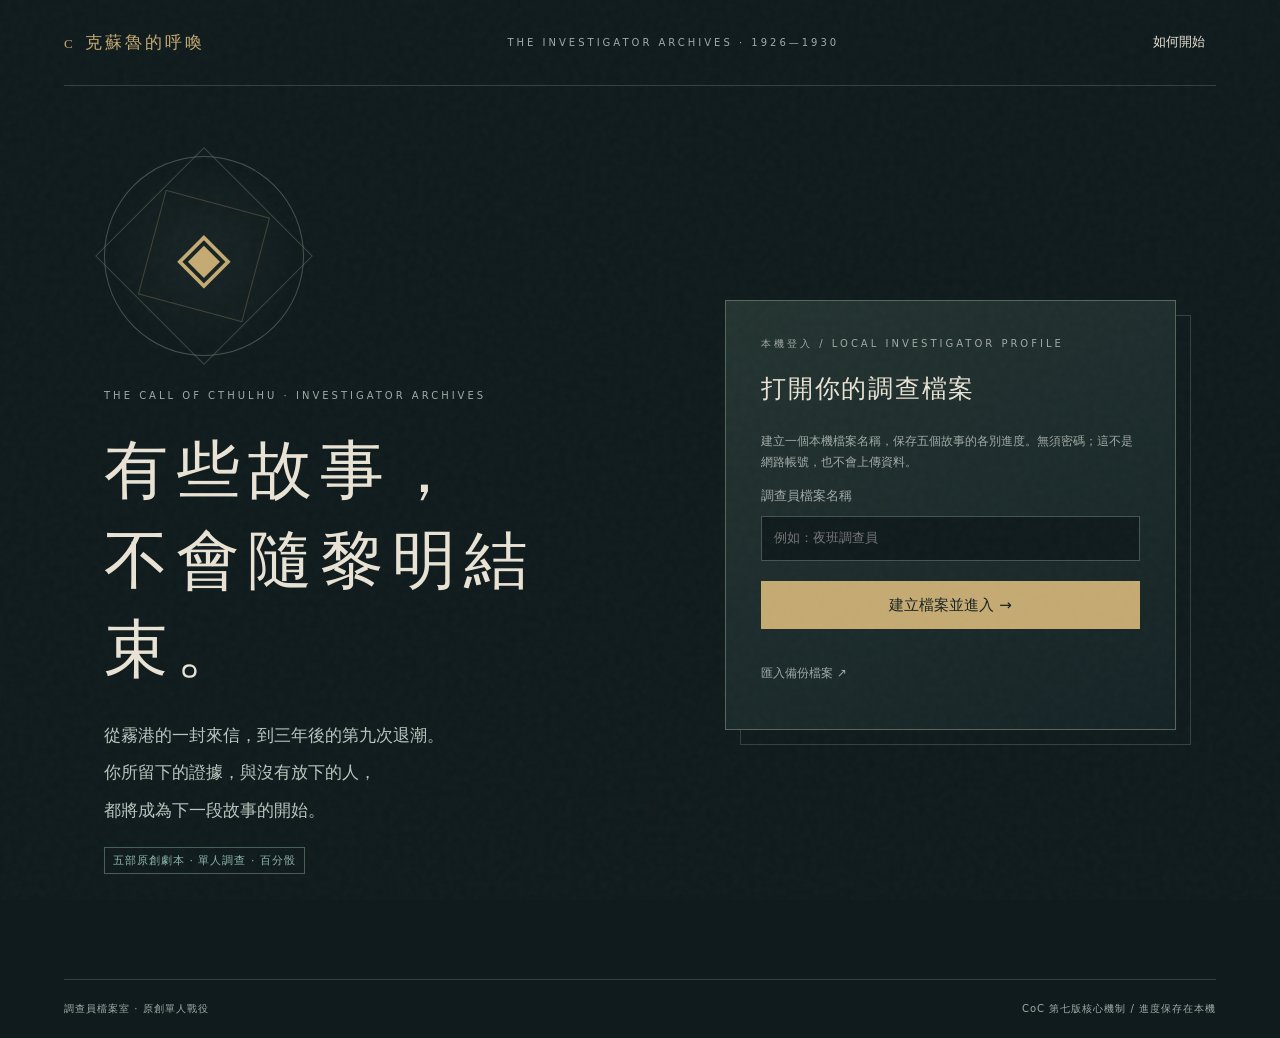
==== portal.html @ 9e370766 "Add five-story investigation game, crisis events and Windows desktop app" ====
<!doctype html><html lang="zh-Hant"><head><meta charset="utf-8"><meta name="viewport" content="width=device-width,initial-scale=1"><meta name="theme-color" content="#101b1d"><title>克蘇魯的呼喚・調查員檔案室</title><link rel="stylesheet" href="style.css"><link rel="stylesheet" href="field-ui.css"><link rel="stylesheet" href="portal.css"><script defer src="engine.js"></script><script defer src="chronicles-data.js"></script><script defer src="story-asylum.js"></script><script defer src="story-train.js"></script><script defer src="story-tide.js"></script><script defer src="story-theatre.js"></script><script defer src="story-recaps.js"></script><script defer src="chronicles-branches.js"></script><script defer src="chronicles-engine.js"></script><script defer src="theatre-engine.js"></script><script defer src="dialogue-adapter.js"></script><script defer src="pressure-data.js"></script><script defer src="pressure-engine.js"></script><script defer src="field-ui.js"></script><script defer src="hub-store.js"></script><script defer src="legacy-source.js"></script><script defer src="portal.js"></script></head><body><div class="grain" aria-hidden="true"></div><header class="topbar"><button id="hub-brand" class="hub-brand">C<span>克蘇魯的呼喚</span></button><span class="edition">THE INVESTIGATOR ARCHIVES · 1926—1930</span><div id="account"></div></header><main id="hub-app"></main><footer><span>調查員檔案室 · 原創單人戰役</span><span>CoC 第七版核心機制 / 進度保存在本機</span></footer><dialog id="hub-modal"><div class="dialog-toolbar"><button type="button" id="hub-close" class="close" aria-label="關閉視窗" title="關閉視窗（Esc）"><span aria-hidden="true">×</span>關閉</button></div><div id="hub-modal-body" class="dialog-body" tabindex="0" role="region" aria-label="閱讀內容"></div></dialog><div id="toast" role="status"></div><input type="file" id="hub-import" accept=".json,application/json" hidden><noscript>請啟用 JavaScript 才能遊玩。</noscript></body></html>
---- style.css ----
@charset "UTF-8";
:root{--bg:#101b1d;--panel:#172427;--line:#334144;--paper:#e9e3d5;--muted:#a0aaa6;--gold:#c5ab72;--sea:#8cb8a9;--red:#e39988;--serif:"Noto Serif TC","Source Han Serif TC","PMingLiU",serif;--sans:"Microsoft JhengHei","PingFang TC",system-ui,sans-serif}
*{box-sizing:border-box}body{margin:0;background:var(--bg);color:var(--paper);font:15px/1.75 var(--sans)}button,input,select,textarea{font:inherit}button,a,input,select,textarea{outline-offset:5px}button:focus-visible,a:focus-visible,input:focus-visible,select:focus-visible,textarea:focus-visible{outline:2px solid var(--gold)}button{cursor:pointer;color:inherit;border:1px solid var(--line);background:transparent;padding:10px 17px;transition:background .15s,border-color .15s}button:hover:not(:disabled){background:#26383a;border-color:var(--gold)}button:disabled{opacity:.4;cursor:not-allowed}a{color:var(--gold)}h1,h2,h3,p{margin-top:0}h1,h2,h3{font-family:var(--serif);font-weight:400}h2{font-size:32px;letter-spacing:.07em}h3{font-size:21px}small{font-size:12px}input,select,textarea{width:100%;background:#101b1d;border:1px solid #465455;color:var(--paper);padding:10px 12px;border-radius:0}textarea{resize:vertical;min-height:100px}label{display:block;color:var(--muted);font-size:13px}label input,label select,label textarea{margin-top:8px}table{width:100%;border-collapse:collapse;text-align:left;font-size:13px}td,th{padding:10px;border-bottom:1px solid var(--line)}th{font-weight:400;color:var(--muted)}.grain{position:fixed;inset:0;pointer-events:none;opacity:.035;z-index:5;background-image:url("data:image/svg+xml,%3Csvg viewBox='0 0 160 160' xmlns='http://www.w3.org/2000/svg'%3E%3Cfilter id='n'%3E%3CfeTurbulence type='fractalNoise' baseFrequency='.8' numOctaves='3' stitchTiles='stitch'/%3E%3C/filter%3E%3Cpath filter='url(%23n)' opacity='.8' d='M0 0h160v160H0z'/%3E%3C/svg%3E")}.topbar{height:86px;display:flex;align-items:center;justify-content:space-between;margin:0 5%;border-bottom:1px solid var(--line);gap:20px}.topbar>a{text-decoration:none;font-family:Georgia,serif;font-size:24px;letter-spacing:-2px}.topbar>a span{font-family:var(--serif);letter-spacing:3px;font-size:17px;margin-left:19px;color:var(--paper)}.topbar button{border:0;font-size:13px}.topbar button span{margin-left:12px;color:var(--gold)}.edition,.eyebrow{font:10px/1.6 var(--sans);letter-spacing:3px;color:var(--muted)}main{min-height:calc(100vh - 160px)}footer{margin:35px 5% 0;border-top:1px solid var(--line);padding:20px 0;display:flex;justify-content:space-between;font-size:10px;letter-spacing:1px;color:var(--muted)}.primary{background:var(--gold);border-color:var(--gold);color:#182224}.primary:hover:not(:disabled){background:#dac390;color:#101b1d}.subtle{color:var(--muted);font-size:12px}.muted{color:var(--muted)}.gold{color:var(--gold)}.danger{color:var(--red)}.tag{font-size:11px;color:var(--sea);border:1px solid #466057;padding:3px 8px;display:inline-block;letter-spacing:1px}.row{display:flex;align-items:center;gap:12px;flex-wrap:wrap}.spread{justify-content:space-between}.stack{display:grid;gap:20px}.hero{display:grid;grid-template-columns:1fr 1.05fr;max-width:1250px;margin:0 auto;min-height:670px;align-items:center;padding:60px 5%;gap:70px}.hero h1{font-size:clamp(64px,7vw,108px);letter-spacing:.13em;line-height:1.25;margin:24px 0 12px}.hero .english{color:var(--gold);font:italic 21px Georgia,serif;letter-spacing:2px;margin-bottom:34px}.hero .intro{font-family:var(--serif);font-size:17px;line-height:2.2;max-width:370px;color:#c4cdc5}.hero .primary{padding:16px 28px;min-width:200px}.hero-bottom{display:flex;gap:26px;margin-top:40px;padding-top:20px;border-top:1px solid var(--line);color:var(--muted);font-size:11px}.hero-bottom b{display:block;font-size:14px;font-weight:400;color:var(--paper);margin-bottom:3px}.art{position:relative;overflow:hidden;background:linear-gradient(160deg,#536461 0%,#263b3f 45%,#122527 100%);isolation:isolate}.hero .art{height:550px;border:1px solid #4a5652;box-shadow:14px 14px 0 -1px var(--bg),14px 14px 0 0 var(--line)}.art svg{width:100%;height:100%;position:absolute;inset:0}.art:after{content:"";position:absolute;inset:0;background:linear-gradient(0deg,#101b1d90,transparent 45%);pointer-events:none}.art-label{position:absolute;bottom:25px;left:25px;z-index:2;font:10px/1.8 var(--sans);letter-spacing:3px;color:#c6d0c6}.stamp{position:absolute;right:20px;top:20px;z-index:2;border:1px solid #cad4c057;color:#d1d4bf;writing-mode:vertical-rl;padding:14px 7px;letter-spacing:5px;font-size:12px}.hero-art-note{position:absolute;right:20px;bottom:20px;color:var(--gold);font:italic 16px Georgia;z-index:2}.shell{max-width:1400px;margin:auto;padding:32px 4%}.build-head{margin-bottom:30px}.steps{font-size:11px;letter-spacing:2px;color:var(--gold);margin-bottom:16px}.build-grid{display:grid;grid-template-columns:1fr 1.2fr;gap:32px}.panel{border:1px solid var(--line);padding:25px;background:var(--panel)}.presets{display:grid;grid-template-columns:repeat(3,1fr);gap:10px}.preset{text-align:left;padding:16px 12px;line-height:1.7}.preset.active{border-color:var(--gold);background:#33392e}.preset b{font-family:var(--serif);font-size:17px;font-weight:400;display:block;color:var(--paper)}.preset small{display:block;color:var(--muted);font-size:10px;margin-top:6px}.attr-grid{display:grid;grid-template-columns:repeat(4,1fr);gap:12px}.attr{border-bottom:1px solid var(--line);padding:8px 0}.attr span{font-size:11px;color:var(--muted)}.attr strong{display:block;font-size:24px;font-weight:400}.attr small{color:var(--gold);font-size:10px}.form-row{display:grid;grid-template-columns:1fr 1fr;gap:15px}.budget{display:flex;gap:30px;border-bottom:1px solid var(--line);padding-bottom:15px;margin-bottom:15px}.budget strong{display:block;font-size:22px;font-weight:400;color:var(--gold)}.skill-table{max-height:455px;overflow:auto;scrollbar-color:#607470 var(--bg)}.skill-table th{position:sticky;top:0;background:var(--panel);z-index:1}.skill-table input{padding:5px;width:67px;text-align:center}.skill-table td{padding:7px 5px}.error{color:var(--red);font-size:13px;min-height:24px}.workspace{display:grid;grid-template-columns:235px minmax(350px,1fr) 270px;gap:26px}.sidebar{border-right:1px solid var(--line);padding-right:23px}.sidebar h2{font-size:24px;margin:16px 0 3px}.portrait{width:52px;height:52px;display:grid;place-items:center;border:1px solid var(--gold);font-family:var(--serif);font-size:27px;color:var(--gold);background:#29372f}.meter{margin:20px 0}.meter label{display:flex;justify-content:space-between;font-size:11px;margin-bottom:6px;letter-spacing:1px}.meter label b{font-weight:400;color:var(--paper)}.bar{height:3px;background:#304041}.bar span{height:100%;display:block;background:var(--sea);transition:width .3s}.meter.hp .bar span{background:var(--gold)}.meter.san .bar span{background:#95adbc}.minor-stats{display:flex;gap:16px;color:var(--muted);font-size:11px;margin:24px 0}.minor-stats b{display:block;color:var(--paper);font-weight:400;font-size:18px}.sidebar .full{width:100%;margin-bottom:9px;text-align:left;font-size:12px}.nav-caption{font-size:10px;letter-spacing:3px;color:var(--muted);margin-top:32px;margin-bottom:12px}.place-link{width:100%;display:flex;justify-content:space-between;border:0;border-left:2px solid transparent;padding:10px 8px;font-size:13px;margin-bottom:3px}.place-link.active{border-left-color:var(--gold);color:var(--gold);background:#c5ab720c}.place-link span{font-size:10px;color:var(--muted)}.save-tools{margin-top:28px;display:grid;grid-template-columns:1fr 1fr;gap:6px}.save-tools button{padding:8px 4px;font-size:11px}.scene-heading{display:flex;justify-content:space-between;gap:12px;align-items:end;margin-bottom:19px}.scene-heading h1{font-family:var(--serif);font-size:34px;font-weight:400;letter-spacing:4px;margin:8px 0 0}.clock{text-align:right;white-space:nowrap;font-family:Georgia,serif;color:var(--gold);font-size:27px;line-height:1.3}.clock small{display:block;color:var(--muted);font:10px var(--sans);letter-spacing:1px;margin-bottom:7px}.scene-art{height:205px;border:1px solid #4a5652;margin-bottom:24px}.scene-art .stamp{top:14px;font-size:10px;letter-spacing:3px;padding:9px 5px}.scene-text{font-family:var(--serif);font-size:17px;line-height:2;letter-spacing:.4px;color:#dedfd3}.log-entry{margin:13px 0;padding-left:13px;border-left:1px solid var(--line);font-family:var(--serif);font-size:16px;line-height:1.9}.log-entry.clue{font-family:var(--sans);font-size:12px;color:var(--gold);border-color:var(--gold)}.log-entry.roll{font:11px/1.8 var(--sans);color:var(--sea)}.log-entry.danger,.log-entry.event{color:var(--red);font-size:14px}.log-entry.action{font:11px var(--sans);color:var(--muted);letter-spacing:1px;margin-top:25px}.choices{border-top:1px solid var(--line);margin-top:25px;padding-top:20px}.choices h3{font-family:var(--sans);font-size:10px;color:var(--muted);letter-spacing:3px;margin-bottom:16px}.choice{display:flex;gap:15px;align-items:center;width:100%;text-align:left;margin:9px 0;padding:13px 15px;background:#1a282b}.choice .num{font:12px Georgia;color:var(--gold);border:1px solid #516058;width:27px;height:27px;display:grid;place-items:center;flex-shrink:0}.choice .words{flex:1}.choice b{font-weight:400;font-size:14px}.choice small{display:block;color:var(--muted);font-size:10px;line-height:1.8;margin-top:3px}.choice .arrow{color:var(--gold)}.rightbar{padding-left:20px;border-left:1px solid var(--line)}.section-label{font-size:10px;letter-spacing:3px;color:var(--muted);margin-bottom:17px}.objective{border-bottom:1px solid var(--line);padding-bottom:22px;margin-bottom:24px}.objective h3{font-size:19px;line-height:1.8}.checklist{padding:0;list-style:none;font-size:12px;color:var(--muted)}.checklist li{margin:10px 0;display:flex;gap:10px}.checklist .done{color:var(--sea)}.clue-item{padding:12px 0;border-bottom:1px solid var(--line)}.clue-item summary{cursor:pointer;font-size:12px;color:#d8d9cd}.clue-item p{font-size:11px;color:var(--muted);line-height:1.9;margin:10px 0 0}.empty{font-size:12px;color:var(--muted);line-height:2}.dice-card{margin-top:25px;border:1px solid var(--line);padding:16px;background:#1c2c2f}.dice-number{font:38px Georgia;color:var(--gold);float:right;margin:0 0 10px 10px}.dice-card p{font-size:11px;color:var(--muted);margin:7px 0}.dice-card b{font-size:13px;font-weight:400}.dice-details{font:10px/1.8 var(--sans);clear:both;color:var(--sea)}.danger-panel{border:1px solid #9d6856;background:#3a262140;padding:20px;margin:20px 0}.danger-panel h3{color:var(--red);margin-bottom:10px}.danger-panel p{font-size:13px;margin-bottom:8px}.end-card{text-align:center;padding:45px 25px}.end-card .glyph{font-size:60px;color:var(--gold);line-height:1.5}.end-card h2{font-size:40px;margin-top:12px}.end-card p{font-family:var(--serif);line-height:2.2;max-width:540px;margin:20px auto}.end-metrics{display:flex;justify-content:center;gap:30px;margin:30px 0}.end-metrics b{display:block;font:24px Georgia;color:var(--gold)}.end-metrics span{font-size:11px;color:var(--muted)}dialog{width:min(800px,92vw);max-height:85vh;max-height:85dvh;border:1px solid #58625b;background:var(--panel);color:var(--paper);padding:0;overflow:hidden;box-shadow:0 20px 90px #0008}dialog[open]{display:flex;flex-direction:column}dialog::backdrop{background:#071214d9;backdrop-filter:blur(3px)}.dialog-toolbar{display:flex;justify-content:flex-end;align-items:center;flex-shrink:0;padding:8px 16px;border-bottom:1px solid var(--line);background:var(--panel)}dialog .close{display:inline-flex;align-items:center;justify-content:center;gap:8px;min-width:88px;min-height:44px;padding:6px 12px;margin:0;font-size:14px;line-height:1.4;border:1px solid var(--line)}dialog .close span[aria-hidden]{font-size:25px;line-height:1}.dialog-body{min-height:0;overflow:auto;overscroll-behavior:contain;scrollbar-gutter:stable;padding:25px 35px 35px;overflow-wrap:anywhere}dialog h2{font-size:26px}dialog p,dialog li{font-size:14px;line-height:1.9}dialog ul{padding-left:20px}dialog .npc{padding:20px 0;border-bottom:1px solid var(--line)}dialog .npc h3{margin-bottom:7px}dialog .npc p{font-size:13px;margin-bottom:8px}.table-scroll{overflow:auto}#toast{position:fixed;bottom:30px;left:50%;transform:translateX(-50%);z-index:10;background:var(--paper);color:#172427;padding:11px 25px;font-size:13px;box-shadow:0 5px 20px #0008;opacity:0;pointer-events:none;transition:opacity .2s;max-width:90vw}#toast.visible{opacity:1}.build-actions{display:flex;justify-content:space-between;align-items:center;margin-top:25px;gap:15px}.mobile-status{display:none}.readable{max-width:65ch}
@media(min-width:1450px){.scene-art{height:250px}.workspace{gap:35px;grid-template-columns:250px minmax(400px,1fr) 290px}}
@media(max-width:1100px){.workspace{grid-template-columns:195px minmax(300px,1fr)}.rightbar{grid-column:2;border:0;padding:0;display:grid;grid-template-columns:1fr 1fr;gap:20px}.sidebar{grid-row:span 2}.rightbar .dice-card{margin-top:0}.hero{gap:40px}.hero .art{height:470px}.build-grid{gap:20px}.skill-table input{width:55px}}
@media(max-width:750px){.topbar{height:68px;margin:0 5%}.edition{display:none}.hero{grid-template-columns:1fr;padding-top:40px;gap:35px}.hero h1{font-size:66px}.hero .art{height:330px;margin-bottom:20px}.hero .intro{max-width:none}.hero-bottom{margin-top:25px}.hero-art-note{font-size:13px}.shell{padding:25px 5%}.build-grid{grid-template-columns:1fr}.presets{gap:7px}.preset{padding:12px 8px}.preset b{font-size:14px}.panel{padding:18px}.workspace{display:flex;flex-direction:column;gap:24px}.sidebar{border:0;padding:0;order:0}.sidebar .identity{display:none}.sidebar .meters{display:flex;gap:15px}.meter{margin:0;flex:1}.sidebar .minor-stats,.sidebar .full,.sidebar .nav-caption{display:none}.sidebar .map{display:flex;gap:5px;overflow-x:auto;margin-top:20px;padding-bottom:4px}.place-link{white-space:nowrap;width:auto;flex-shrink:0;padding:8px;font-size:12px}.place-link span{display:none}.save-tools{margin-top:14px;display:flex;flex-wrap:wrap}.save-tools button{padding:6px 10px}.scene-heading h1{font-size:30px}.scene-art{height:200px}.rightbar{display:block;border-top:1px solid var(--line);padding-top:25px}.rightbar .dice-card{margin-top:20px}.scene-text{font-size:17px}.mobile-status{display:block;color:var(--muted);font-size:11px;margin-bottom:12px}.end-card{padding:25px 5px}.end-card h2{font-size:32px}.end-metrics{gap:20px}footer{display:block;line-height:2.2}footer span{display:block}.dialog-toolbar{padding:6px 12px}.dialog-body{padding:20px 22px 25px}.form-row{grid-template-columns:1fr 1fr}.build-actions{align-items:stretch;flex-direction:column}.hero .english{font-size:18px}}
@media(prefers-reduced-motion:reduce){*{transition:none!important;animation:none!important}}
/* End-of-case explanation remains readable outside the centered ending card. */
.case-explanation{text-align:left;margin:36px 0 0;padding:26px;border:1px solid var(--line);background:var(--panel)}.case-explanation h2{font-size:28px;margin-bottom:20px}.case-explanation h3{margin:28px 0 12px;color:var(--gold);font-size:21px}.case-explanation p{max-width:none;margin:12px 0;font:15px/2 var(--sans)}.case-explanation dl{margin:0}.case-explanation dt{font-weight:600;margin-top:18px;color:var(--paper)}.case-explanation dd{margin:5px 0 0;color:#cad2c9;font:15px/2 var(--sans)}.board-item svg{width:100%;height:auto;display:block;margin:15px 0}.attr input{font-size:20px;padding:7px}.case-explanation{overflow-wrap:anywhere}@media(max-width:750px){.case-explanation{padding:18px}.case-explanation h2{font-size:24px}}
---- field-ui.css ----
.story-illustration{width:100%;height:100%;object-fit:cover;display:block}.card-art:after{pointer-events:none}.story-column>.card-art{height:270px!important}.scene-art:has(.story-illustration){height:270px;overflow:hidden}.pressure-panel{border:1px solid #677869;background:#1d302d;padding:16px 18px;margin:16px 0 22px;font-size:12px}.pressure-panel p{margin:6px 0}.pressure-panel small{color:var(--muted)}.pressure-panel progress{width:100%;height:7px;accent-color:var(--gold)}.pressure-panel.stage-2,.pressure-panel.stage-3{border-color:#c58a6c;background:#382925}.pressure-panel.stage-3 strong{color:#ffbd9d}.incident{border:1px solid var(--gold);background:#27372f;padding:18px;margin:15px 0}.incident h3{font-size:23px;margin:8px 0}.incident p{font-size:14px}.field-opportunities{padding:12px 0;border-bottom:1px solid var(--line)}.field-opportunities summary{cursor:pointer;color:var(--gold);font-size:13px}.action-dock{position:fixed;z-index:8;bottom:18px;left:50%;transform:translateX(-50%);width:min(720px,calc(100% - 32px));padding:12px 16px;display:flex;gap:10px;align-items:center;background:#132427f5;border:1px solid #87957d;box-shadow:0 8px 35px #0009;backdrop-filter:blur(12px)}.dock-status{font-size:13px;flex:1;color:var(--gold)}.dock-status small{display:block;color:var(--muted);font-size:11px}.action-dock button{white-space:nowrap}.workspace{padding-bottom:120px}.action-menu .choices{margin-top:0;padding-top:0}.action-menu>h2{margin-bottom:12px}.quick-tools{display:flex;gap:10px;flex-wrap:wrap;margin-top:15px}.quick-tools button{flex:1}#toast{bottom:106px}.action-menu .choice{min-height:55px}.quick-map button{width:100%;margin:5px 0;text-align:left}.legacy-shell iframe{min-height:500px}.card-art .year{color:#fff7;text-shadow:0 2px 5px #0009}.card-art .tag{background:#0d181bdf}
@media(max-width:750px){.action-dock{bottom:0;width:100%;gap:6px;padding:10px 8px max(10px,env(safe-area-inset-bottom))}.action-dock button{font-size:12px;padding:11px 9px}.dock-status{font-size:11px}.dock-status small{font-size:10px}.pressure-panel{padding:12px}.pressure-panel .row{gap:4px}.story-column>.card-art,.scene-art:has(.story-illustration){height:210px!important}.dialog-body{padding:18px}.action-menu h2{font-size:22px}.legacy-shell iframe{height:calc(100dvh - 190px);min-height:480px}}
---- portal.css ----
.hub-brand{border:0;padding:0;font:30px Georgia;color:var(--gold)}.hub-brand span{font:17px var(--serif);letter-spacing:3px;margin-left:16px;color:var(--paper)}#account{display:flex;gap:10px;align-items:center;font-size:12px}#account button{padding:7px 11px}.login{max-width:1200px;margin:auto;padding:70px 5%;display:grid;grid-template-columns:1.2fr 1fr;gap:80px;align-items:center;min-height:75vh}.login h1{font:clamp(46px,5vw,78px)/1.4 var(--serif);letter-spacing:8px;margin:22px 0}.login .lead{max-width:460px;font:17px/2.2 var(--serif);color:#b9c6be}.sigil{width:200px;height:200px;position:relative;margin:0 0 32px;border:1px solid #70857988;border-radius:50%;display:grid;place-items:center;color:var(--gold);font:70px Georgia;background:radial-gradient(circle,#73897818,transparent 70%)}.sigil:before,.sigil:after{content:'';position:absolute;inset:22px;border:1px solid #70857966;transform:rotate(45deg)}.sigil:after{inset:45px;transform:rotate(15deg);border-color:#c5ab7244}.login-card{padding:35px;border:1px solid #566759;background:linear-gradient(150deg,#243431,#152326);box-shadow:15px 15px 0 -1px var(--bg),15px 15px 0 var(--line)}.login-card h2{font-size:25px}.login-card .primary{width:100%;margin-top:20px}.profile-row{display:flex;gap:10px;margin:10px 0;align-items:center}.profile-row button{width:100%;text-align:left;display:flex;justify-content:space-between}.hub-library{max-width:1300px;margin:auto;padding:45px 5%}.library-heading{display:flex;gap:30px;justify-content:space-between;align-items:end}.library-heading h1{font:38px var(--serif);letter-spacing:4px;margin:12px 0}.library-heading p{max-width:620px;color:var(--muted);line-height:2}.library-heading .row{flex-shrink:0}.timeline{display:flex;margin:26px 0 30px;border-top:1px solid var(--line);padding-top:15px;justify-content:space-between;gap:12px;font-size:11px;color:var(--muted)}.timeline b{color:var(--gold);font-weight:400}.story-grid{display:grid;grid-template-columns:repeat(2,minmax(0,1fr));gap:25px}.story-card{border:1px solid var(--line);background:#19272a;overflow:hidden;display:flex;flex-direction:column}.card-art{height:190px;position:relative;overflow:hidden;background:linear-gradient(140deg,#58695d,#263d3f 60%,#152528);border-bottom:1px solid var(--line)}.card-art svg{width:100%;height:100%;position:absolute;inset:0;opacity:.8}.card-art:after{content:'';position:absolute;inset:0;background:linear-gradient(0deg,#101b1d77,transparent)}.card-art .year{position:absolute;right:22px;top:15px;font:54px Georgia;color:#d4d3b733;z-index:1}.card-art .tag{position:absolute;bottom:18px;left:22px;z-index:1;background:#101b1d88}.card-content{padding:24px;display:flex;flex-direction:column;flex:1}.card-content h2{font-size:29px;margin:8px 0 12px}.card-content p{font-family:var(--serif);color:#c8d0c6;line-height:1.9;margin-bottom:15px}.card-meta{display:flex;gap:15px;flex-wrap:wrap;font-size:11px;color:var(--muted);margin-bottom:15px}.card-actions{margin-top:auto;display:flex;gap:10px;flex-wrap:wrap}.progress-line{height:3px;background:#334440;margin:0 0 16px}.progress-line span{display:block;height:100%;background:var(--gold)}.case-intro{padding:15px;border-left:2px solid var(--gold);background:#c5ab7208;font-size:13px;line-height:2;margin:20px 0}.scene-prose{font:17px/2.2 var(--serif);letter-spacing:.4px;white-space:pre-line}.scene-prose p{margin-bottom:20px}.reading-card{border:1px solid #4c5952;background:#25332e;padding:25px;margin:20px 0}.reading-card .eyebrow{color:var(--gold)}.reading-card p{white-space:pre-line;font:16px/2.1 var(--serif);margin-bottom:0}.scene-steps{display:flex;gap:8px;flex-wrap:wrap;font-size:10px;color:var(--muted);margin:17px 0}.scene-steps span{border:1px solid var(--line);padding:4px 9px}.scene-steps .done{color:var(--sea);border-color:#607565}.chapter-section{margin-top:15px}.chapter-section h4{font-size:10px;letter-spacing:2px;font-weight:400;color:var(--gold);margin:15px 0 5px}.chapter-section .place-link{font-size:12px}.resource-grid{display:grid;grid-template-columns:repeat(2,1fr);gap:10px;margin-top:15px}.resource{border:1px solid var(--line);padding:10px;font-size:10px;color:var(--muted)}.resource b{display:block;font-size:20px;color:var(--paper);font-weight:400}.status-banner{padding:15px;border:1px solid #556b5e;color:#bbcbb9;background:#23352d;margin:18px 0;font-size:12px;line-height:1.9}.case-actions{display:flex;gap:8px;flex-wrap:wrap;margin-bottom:22px}.case-actions button{font-size:11px;padding:8px 11px}.chapter-ready{border:1px solid var(--gold);padding:16px;margin-top:25px}.chapter-ready p{font-size:12px;color:var(--muted)}.board-item{padding:22px 0;border-bottom:1px solid var(--line)}.board-item h3{font-size:20px;line-height:1.8}.board-item label{margin-top:15px}.board-item button{margin-top:15px}.log-document{white-space:pre-line;border-left:2px solid var(--gold);padding:15px 18px;background:#c5ab7206;line-height:2}.legacy-shell{padding:20px 3%;max-width:1500px;margin:auto}.legacy-bar{display:flex;align-items:center;justify-content:space-between;gap:15px;margin-bottom:15px}.legacy-shell iframe{width:100%;height:calc(100vh - 175px);min-height:650px;border:1px solid var(--line);background:var(--bg)}.save-indicator{font-size:11px;color:var(--sea)}.finale-paths{display:grid;gap:15px}.finale-path{padding:20px;text-align:left}.finale-path strong{font:21px var(--serif);font-weight:400;display:block;margin-bottom:10px}.finale-path span{font-size:13px;color:var(--muted);line-height:1.9}.notes-text{min-height:250px}.aftermath{margin-top:25px}.aftermath details{border-bottom:1px solid var(--line);padding:15px 0}.aftermath summary{cursor:pointer;font:16px var(--serif);line-height:1.8}.aftermath p{font:14px/2 var(--sans);text-align:left;margin:12px 0}.session-stat{font-size:11px;color:var(--muted);margin-bottom:10px}.map-notice{font-size:10px;color:var(--muted);line-height:1.8}.scene-section{scroll-margin-top:20px}.route-cost{font-size:12px;color:var(--gold);margin-top:12px}.hub-error{color:var(--red);min-height:24px;font-size:12px}.account-name{color:var(--gold)}.evidence-source{color:var(--gold);font-size:11px}.dossier-toc{display:flex;gap:7px;flex-wrap:wrap;margin-bottom:25px}.dossier-toc button{font-size:11px;padding:6px 10px}
@media(max-width:1100px){.login{gap:35px}.library-heading{align-items:start;flex-direction:column}.workspace.campaign{grid-template-columns:205px minmax(300px,1fr)}.campaign .rightbar{grid-column:2;display:block}.campaign .sidebar{grid-row:span 2}.card-art{height:160px}}
@media(max-width:750px){.login{grid-template-columns:1fr;padding:35px 6%;gap:25px}.login h1{font-size:42px}.sigil{width:125px;height:125px;font-size:45px;margin:0 0 20px}.login-card{padding:24px}.story-grid{grid-template-columns:1fr}.hub-library{padding:30px 5%}.timeline{overflow:auto;white-space:nowrap;font-size:10px}.library-heading h1{font-size:29px}.library-heading .row{gap:7px}#account .account-name{display:none}.hub-brand span{font-size:14px;letter-spacing:1px;margin-left:10px}.hub-brand{font-size:25px}.topbar{gap:10px}.card-art{height:175px}.campaign .sidebar .identity{display:none}.campaign .sidebar .resource-grid{grid-template-columns:repeat(4,1fr);gap:6px}.campaign .sidebar .resource{padding:7px}.campaign .sidebar .chapter-section{display:inline-block;vertical-align:top;min-width:150px;margin-top:0}.campaign .sidebar .map{display:block;white-space:nowrap}.campaign .chapter-section h4{margin-top:8px}.campaign .place-link{display:flex;width:100%;font-size:11px}.campaign .place-link span{display:inline}.campaign .sidebar .map-notice{display:block}.reading-card{padding:18px}.scene-prose{font-size:16px}.case-actions{gap:6px}.legacy-shell{padding:12px 2%}.legacy-bar{align-items:start;flex-direction:column}.legacy-shell iframe{min-height:700px}.scene-heading .clock{font-size:20px}.scene-heading h1{font-size:25px;letter-spacing:2px}.chapter-ready button{width:100%}.form-row{grid-template-columns:1fr}.end-card .row{flex-direction:column}}
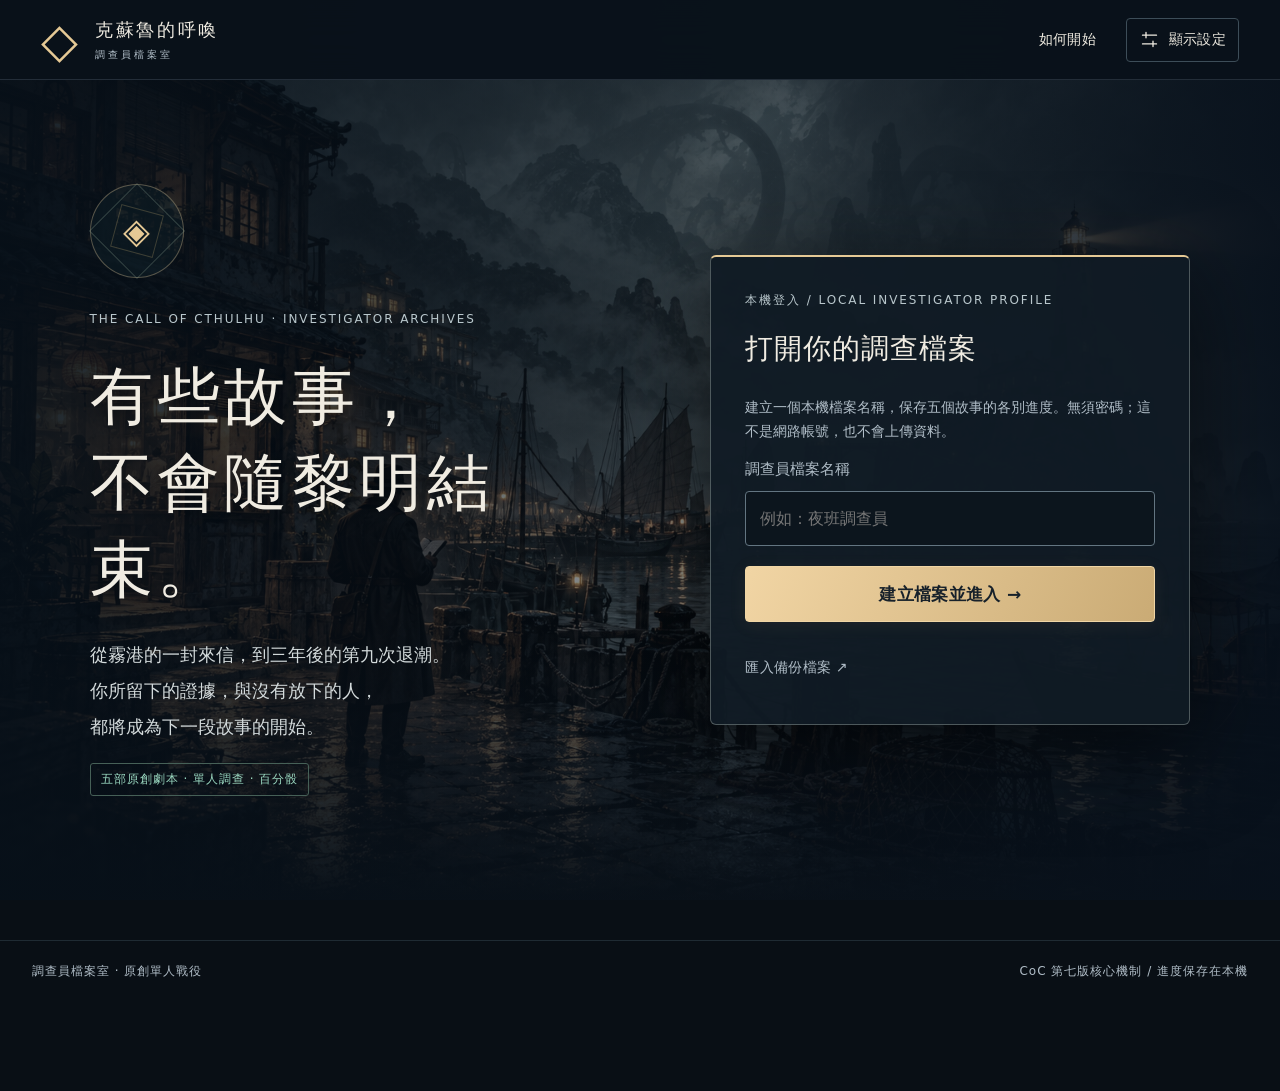
==== commit c999afa5: "Redesign investigation UI and add optional CoC percentile dice animations" ====
--- a/portal.html
+++ b/portal.html
@@ -1 +1 @@
-<!doctype html><html lang="zh-Hant"><head><meta charset="utf-8"><meta name="viewport" content="width=device-width,initial-scale=1"><meta name="theme-color" content="#101b1d"><title>克蘇魯的呼喚・調查員檔案室</title><link rel="stylesheet" href="style.css"><link rel="stylesheet" href="field-ui.css"><link rel="stylesheet" href="portal.css"><script defer src="engine.js"></script><script defer src="chronicles-data.js"></script><script defer src="story-asylum.js"></script><script defer src="story-train.js"></script><script defer src="story-tide.js"></script><script defer src="story-theatre.js"></script><script defer src="story-recaps.js"></script><script defer src="chronicles-branches.js"></script><script defer src="chronicles-engine.js"></script><script defer src="theatre-engine.js"></script><script defer src="dialogue-adapter.js"></script><script defer src="pressure-data.js"></script><script defer src="pressure-engine.js"></script><script defer src="field-ui.js"></script><script defer src="hub-store.js"></script><script defer src="legacy-source.js"></script><script defer src="portal.js"></script></head><body><div class="grain" aria-hidden="true"></div><header class="topbar"><button id="hub-brand" class="hub-brand">C<span>克蘇魯的呼喚</span></button><span class="edition">THE INVESTIGATOR ARCHIVES · 1926—1930</span><div id="account"></div></header><main id="hub-app"></main><footer><span>調查員檔案室 · 原創單人戰役</span><span>CoC 第七版核心機制 / 進度保存在本機</span></footer><dialog id="hub-modal"><div class="dialog-toolbar"><button type="button" id="hub-close" class="close" aria-label="關閉視窗" title="關閉視窗（Esc）"><span aria-hidden="true">×</span>關閉</button></div><div id="hub-modal-body" class="dialog-body" tabindex="0" role="region" aria-label="閱讀內容"></div></dialog><div id="toast" role="status"></div><input type="file" id="hub-import" accept=".json,application/json" hidden><noscript>請啟用 JavaScript 才能遊玩。</noscript></body></html>
+<!doctype html><html lang="zh-Hant"><head><meta charset="utf-8"><meta name="viewport" content="width=device-width,initial-scale=1"><meta name="theme-color" content="#101b1d"><title>克蘇魯的呼喚・調查員檔案室</title><link rel="stylesheet" href="style.css"><link rel="stylesheet" href="field-ui.css"><link rel="stylesheet" href="portal.css"><link rel="stylesheet" href="cinematic.css"><script defer src="engine.js"></script><script defer src="chronicles-data.js"></script><script defer src="story-asylum.js"></script><script defer src="story-train.js"></script><script defer src="story-tide.js"></script><script defer src="story-theatre.js"></script><script defer src="story-recaps.js"></script><script defer src="chronicles-branches.js"></script><script defer src="chronicles-engine.js"></script><script defer src="theatre-engine.js"></script><script defer src="dialogue-adapter.js"></script><script defer src="pressure-data.js"></script><script defer src="pressure-engine.js"></script><script defer src="field-ui.js"></script><script defer src="cinematic.js"></script><script defer src="hub-store.js"></script><script defer src="legacy-source.js"></script><script defer src="portal.js"></script></head><body><div class="grain" aria-hidden="true"></div><header class="topbar"><button id="hub-brand" class="hub-brand">C<span>克蘇魯的呼喚</span></button><span class="edition">THE INVESTIGATOR ARCHIVES · 1926—1930</span><div id="account"></div></header><main id="hub-app"></main><footer><span>調查員檔案室 · 原創單人戰役</span><span>CoC 第七版核心機制 / 進度保存在本機</span></footer><dialog id="hub-modal"><div class="dialog-toolbar"><button type="button" id="hub-close" class="close" aria-label="關閉視窗" title="關閉視窗（Esc）"><span aria-hidden="true">×</span>關閉</button></div><div id="hub-modal-body" class="dialog-body" tabindex="0" role="region" aria-label="閱讀內容"></div></dialog><div id="toast" role="status"></div><input type="file" id="hub-import" accept=".json,application/json" hidden><noscript>請啟用 JavaScript 才能遊玩。</noscript></body></html>
--- a/cinematic.css
+++ b/cinematic.css
@@ -0,0 +1,48 @@
+/* Resolution-independent presentation. All gameplay controls retain native buttons. */
+:root{color-scheme:dark;--bg:#090f15;--panel:#131e27;--paper:#f0ece2;--muted:#b0bdc7;--line:#33424d;--gold:#e5c995;--sea:#9bd9c1;--red:#ffa99b;--reading-size:18px;--body-ui:16px;--top-height:80px;--hud-height:88px;--serif:"Noto Serif TC","Source Han Serif TC","PMingLiU",serif;--sans:"Microsoft JhengHei UI","Microsoft JhengHei","PingFang TC",system-ui,sans-serif}
+:root[data-text-size="large"]{--reading-size:21px;--body-ui:18px}
+:root[data-text-size="largest"]{--reading-size:24px;--body-ui:20px}
+html{scroll-padding-top:calc(var(--top-height) + var(--hud-height) + 28px)}
+body{font-size:var(--body-ui);background:radial-gradient(ellipse at 65% 0,#23313955,transparent 55%),var(--bg);line-height:1.7}
+button,a,input,select,textarea,summary{touch-action:manipulation}button{min-height:44px;border-radius:4px;letter-spacing:.02em;transition:background .16s,border-color .16s,box-shadow .16s;color:var(--paper)}
+button:hover:not(:disabled){background:#2c3b45;border-color:#b9a077}button:disabled{opacity:.5}button:focus-visible,a:focus-visible,input:focus-visible,select:focus-visible,textarea:focus-visible,summary:focus-visible{outline:3px solid #f9da91;outline-offset:4px}
+.primary{color:#17212a;background:linear-gradient(115deg,#f1d5a4,#caab75);border-color:#f0d6a5;font-weight:700;box-shadow:0 3px 18px #d0a15c15}.primary:hover:not(:disabled){background:#f6dfb6;box-shadow:0 4px 24px #d0a15c30}
+input,select,textarea{border-radius:4px;font-size:var(--body-ui);padding:13px 14px;background:#0c151d;border-color:#637581}input:focus,textarea:focus{border-color:var(--gold)}
+h1,h2,h3{letter-spacing:.035em}p{overflow-wrap:anywhere}.subtle,.muted{color:var(--muted)}.subtle{font-size:14px}.eyebrow,.section-label,.nav-caption{font-size:12px;letter-spacing:.16em;color:#b9c7cc}.grain{opacity:.018;z-index:0}.ui-icon{width:21px;height:21px;flex-shrink:0;vertical-align:middle}.tag{font-size:12px;padding:5px 10px;border-radius:3px}
+.topbar{height:var(--top-height);margin:0;padding:0 clamp(20px,3.2vw,96px);position:sticky;top:0;z-index:20;border-bottom:1px solid #58677655;background:#0a121bf5;backdrop-filter:blur(18px);gap:24px}
+.topbar .edition{font-size:11px;letter-spacing:.22em;margin-right:auto;white-space:nowrap}.topbar button{font-size:14px}.hub-brand{display:flex;align-items:center;gap:14px;flex-shrink:0;line-height:1.3}.hub-brand .brand-sigil{font:48px Georgia;color:var(--gold);margin:0}.hub-brand .brand-copy{font-size:18px;letter-spacing:.15em;margin:0;text-align:left;color:var(--paper)}.brand-copy small{display:block;font:10px/1.5 var(--sans);color:var(--muted);letter-spacing:.3em;margin-top:5px}.topbar .display-button{display:flex;align-items:center;gap:9px;border:1px solid #3d4d58;flex-shrink:0;padding:8px 12px}.topbar .display-button span{margin:0;color:var(--paper)}#account{margin-left:auto;gap:10px;font-size:14px}#account button{padding:8px 12px}#account .account-name{max-width:180px;overflow:hidden;text-overflow:ellipsis;white-space:nowrap}.topbar>a{display:flex;align-items:center;white-space:nowrap}.topbar>a span{font-size:18px}
+footer{max-width:1920px;margin:40px auto 0;padding:20px 32px 110px;border-top-color:#3b4c5677;font-size:12px;position:relative}.shell{max-width:1920px;padding:32px clamp(24px,3vw,64px);margin:auto}main{min-height:calc(100dvh - var(--top-height))}
+/* Landing and case selection */
+.login{max-width:none;position:relative;min-height:calc(100dvh - var(--top-height));padding:clamp(40px,7vw,120px);display:grid;grid-template-columns:minmax(0,1fr) minmax(340px,480px);gap:clamp(40px,8vw,160px);isolation:isolate;overflow:hidden}
+.login-backdrop{position:absolute;inset:0;z-index:-2}.login-backdrop .story-illustration{object-position:45% 48%;filter:saturate(.65)}.login-backdrop:after{content:"";position:absolute;inset:0;background:linear-gradient(90deg,#071019e8,#09131e66 55%,#08111ced),linear-gradient(0deg,var(--bg),transparent 35%,#09121b55)}
+.login-story{max-width:800px}.login .sigil{width:94px;height:94px;font-size:35px;border-color:#c8b28966;margin:0 0 32px;background:#10212a77}.sigil:before{inset:12px}.sigil:after{inset:24px}.login h1{font-size:clamp(42px,4.9vw,88px);line-height:1.38;letter-spacing:.07em;text-shadow:0 5px 25px #0007;margin:24px 0}.login .lead{font:var(--reading-size)/2 var(--sans);max-width:650px;color:#d3dadb}.login-card{background:#101b25ef;border:1px solid #83918f88;border-top:2px solid var(--gold);border-radius:6px;padding:34px;box-shadow:0 24px 90px #0008}.login-card h2{font-size:28px}.login-card label{font-size:15px}.login-card>.primary{min-height:56px;font-size:17px}.login-card>.subtle{font-size:14px}.profile-row button{gap:12px}.profile-row .subtle{font-size:12px}
+.hub-library{max-width:1920px;padding:40px clamp(24px,4vw,88px);margin:auto}.library-heading{align-items:center;gap:24px}.library-heading h1{font-size:clamp(30px,2.9vw,46px);margin:12px 0 18px;letter-spacing:.06em}.library-heading p{font-size:15px;max-width:880px;line-height:1.9}.library-heading .row{align-self:flex-start;padding-top:20px}.library-heading .row button{font-size:14px}
+.library-spotlight{position:relative;min-height:430px;border:1px solid #61707680;border-radius:6px;overflow:hidden;isolation:isolate;margin-top:26px;display:flex;align-items:center}.spotlight-art{position:absolute;inset:0;z-index:-2}.spotlight-art .story-illustration{object-position:center 50%}.spotlight-art:after{content:"";position:absolute;inset:0;background:linear-gradient(90deg,#0a1624f5,#0a172bc9 30%,#0a132633 65%),linear-gradient(0deg,#101c22bb,transparent 40%)}.spotlight-copy{padding:44px 50px;max-width:780px}.spotlight-copy h2{font-size:clamp(34px,3.3vw,60px);line-height:1.5;letter-spacing:.08em;margin:17px 0}.spotlight-copy p{font-size:17px;color:#c6d0d8;line-height:1.9}.spotlight-copy .primary{display:inline-flex;gap:30px;align-items:center;min-height:56px;padding:13px 25px;font-size:17px}.spotlight-note{display:block;margin-top:18px;color:#bac7cf;font-size:13px}
+.timeline{font-size:13px;gap:15px;justify-content:flex-start;padding:22px 0;margin:10px 0 4px;border-top:0;overflow-x:auto;white-space:nowrap}.timeline b{font-size:14px}.story-grid{grid-template-columns:repeat(3,minmax(0,1fr));gap:24px}.story-card{border-color:#3e525d;border-radius:6px;background:linear-gradient(150deg,#192630,#101c25);transition:border-color .2s,box-shadow .2s}.story-card:hover{border-color:#b9a077;box-shadow:0 8px 32px #0005}.story-card .card-art{height:220px}.card-art .year{font-size:45px;top:12px;right:20px;color:#fff9}.card-content{padding:26px}.card-content h2{font-size:29px;line-height:1.45;margin:10px 0 15px}.card-content p{font:16px/1.9 var(--sans);color:#cad4d9}.card-content .eyebrow{font-size:11px;letter-spacing:.15em}.card-meta{font-size:12px;line-height:1.8;gap:6px 15px}.card-actions{gap:8px}.card-actions button{font-size:14px;padding:10px 13px}.card-actions .primary{flex:1}.progress-line{height:4px}
+/* Always-visible vital information */
+.mission-hud{position:sticky;top:var(--top-height);z-index:18;min-height:var(--hud-height);display:flex;align-items:center;gap:32px;padding:14px max(28px,calc((100vw - 1820px)/2));background:#101c26f7;border-bottom:1px solid #78888166;box-shadow:0 8px 30px #0003;backdrop-filter:blur(14px)}
+.hud-stat{position:relative;display:grid;grid-template-columns:1fr auto;gap:6px 22px;min-width:155px;padding-bottom:8px}.hud-stat>span,.hud-deadline>span{display:flex;gap:8px;align-items:center;font-size:13px;color:#c1cbd0}.hud-stat strong,.hud-supply strong,.hud-deadline strong{font:600 25px/1.2 var(--sans);font-variant-numeric:tabular-nums;white-space:nowrap}.hud-stat strong small,.hud-supply strong small,.hud-deadline strong small{font:13px var(--sans);color:#bac8ce}.hud-stat i{position:absolute;height:4px;bottom:0;left:0;right:0;background:#35424b;border-radius:4px;overflow:hidden}.hud-stat i:after{content:"";display:block;width:var(--fill);height:100%;background:var(--gold)}.hud-stat.sanity i:after{background:#9fbbdf}.hud-stat.health .ui-icon{color:#e4a09a}.hud-stat.sanity .ui-icon{color:#aec4e5}.hud-supply{border-left:1px solid #51606c70;padding-left:28px;display:grid;gap:4px}.hud-supply>span{font-size:12px;color:var(--muted)}.hud-deadline{margin-left:auto;display:grid;grid-template-columns:1fr auto;gap:5px 30px;min-width:300px}.hud-deadline>small{font-size:12px;color:#c5cfd3;grid-column:1/-1}.hud-deadline .ui-icon{color:var(--gold)}.hud-deadline strong{color:var(--gold)}.hud-deadline.urgent strong,.injured .health strong{color:var(--red)}.hud-reading{font-size:12px;color:#acdec9;border:1px solid #577766;padding:6px 10px;border-radius:4px;white-space:nowrap}
+/* Investigation scene and side rails */
+.workspace.cinema-layout{display:grid;grid-template-columns:220px minmax(0,1fr) 350px;gap:28px;max-width:1920px;padding:26px clamp(24px,3vw,64px) 140px;align-items:start}.cinema-layout>*{min-width:0}.scene-hero{grid-column:1/-1;height:320px;position:relative;isolation:isolate;overflow:hidden;border:1px solid #63717a70;border-radius:6px;background:#15232c}.scene-hero .scene-hero-art{position:absolute;inset:0;width:100%;height:100%!important;border:0;margin:0!important;z-index:-2}.scene-hero-art img{object-position:center 44%}.scene-hero .card-art:after{display:none}.scene-hero:after{content:"";position:absolute;inset:0;background:linear-gradient(0deg,#08131bf5,transparent 80%),linear-gradient(90deg,#0d1928bb,transparent 75%);z-index:-1}.scene-hero-art .year{opacity:.65}.scene-hero-art .tag{left:auto;right:24px;top:22px;bottom:auto;background:#12202ed9}.scene-hero .scene-heading{position:absolute;bottom:0;left:0;right:0;margin:0;padding:34px 38px;align-items:end;gap:25px}.scene-heading h1{font-size:clamp(30px,2.7vw,48px);line-height:1.45;letter-spacing:.06em;max-width:1000px;text-wrap:balance;text-shadow:0 3px 15px #0007}.scene-heading .eyebrow{font-size:12px;color:#d1d8da}.scene-heading .clock{font:23px var(--sans);text-align:right;white-space:nowrap}.scene-heading .clock small{font-size:12px;margin-bottom:8px}
+.cinema-layout .sidebar{border:0;padding:0;position:sticky;top:calc(var(--top-height) + var(--hud-height) + 22px);max-height:calc(100dvh - var(--top-height) - var(--hud-height) - 125px);overflow:auto;scrollbar-width:thin;scrollbar-color:#57666e transparent}.rail-heading{font-size:11px;letter-spacing:.16em;color:#b2c0c9;padding-bottom:16px;border-bottom:1px solid #45535e;margin-bottom:20px}.sidebar .identity{padding:0 0 18px;border-bottom:1px solid #45535e}.sidebar h2{font-size:22px;margin:8px 0}.sidebar .identity .eyebrow{font-size:12px;letter-spacing:.04em}.cinema-layout .sidebar .meters{display:none}.resource-grid{gap:8px;margin:18px 0}.resource{border-color:#3c4d59;background:#14222a;padding:12px;font-size:13px;border-radius:4px}.resource b{font-size:25px;margin-top:3px}.sidebar .nav-caption{font-size:11px;margin-top:22px}.map .chapter-section h4{font-size:12px;letter-spacing:.06em}.sidebar .place-link{font-size:14px!important;min-height:42px;border-radius:3px;padding:10px;margin:3px 0;text-align:left;white-space:normal}.place-link.active{background:#d9bd8320;color:#f1d4a1;border-left:3px solid var(--gold)}.place-link span{font-size:12px}.sidebar .map-notice,.sidebar>.subtle{font-size:12px;line-height:1.9}.sidebar .minor-stats{font-size:13px;margin:15px 0;justify-content:space-between}.sidebar .minor-stats b{font-size:21px}.sidebar .save-tools{grid-template-columns:1fr 1fr}.sidebar .save-tools button{font-size:12px}.sidebar .full{font-size:13px}
+.cinema-layout .story-column{background:linear-gradient(135deg,#15212b,#111c25);border:1px solid #3b4d5866;border-radius:5px;padding:26px clamp(22px,2.2vw,42px) 34px;min-height:400px;overflow-wrap:anywhere}.case-actions{margin-bottom:24px;gap:8px;align-items:center}.case-actions button{font-size:13px;padding:9px 12px;min-height:42px;background:#101b24;border-color:#485761}.case-actions .more-tools{display:flex;gap:8px;align-items:center}.current-objective{padding:0 0 22px;border-bottom:1px solid #53626a77;margin-bottom:25px}.current-objective .eyebrow{color:var(--gold);font-size:11px}.current-objective h2{font:600 21px/1.65 var(--sans);letter-spacing:.02em;margin:10px 0}.current-objective p{font-size:14px;line-height:1.9;color:#b9c7cf;margin:0}.scene-prose,.scene-text{font:var(--reading-size)/2 var(--sans);letter-spacing:.03em;color:#e0e6e8;max-width:70ch;white-space:pre-line}.scene-steps{gap:7px;margin:24px 0;color:#b4c1cc}.scene-steps span{font-size:12px;padding:6px 9px;background:#101820;border-radius:3px;border-color:#53636e}.scene-steps .done{color:#b3e9d4;border-color:#5c8978;background:#183029}.scene-section{scroll-margin-top:calc(var(--top-height) + var(--hud-height) + 22px)}.reading-card{border:0;border-left:2px solid #ac9672;background:#1b2a3355;padding:20px 24px;margin:25px 0}.reading-card .eyebrow{font-size:11px;letter-spacing:.14em}.reading-card p{font:var(--reading-size)/2 var(--sans);white-space:pre-line;color:#e2e6e6;max-width:70ch;margin:14px 0 0}.log-entry{font:var(--reading-size)/2 var(--sans);white-space:pre-line;padding-left:18px;margin:20px 0}.log-entry.event,.log-entry.danger{font-size:calc(var(--reading-size) - 2px)}.log-entry.roll,.log-entry.action,.log-entry.clue{font-size:14px;line-height:1.9}
+.cinema-layout .rightbar.action-rail{position:sticky;top:calc(var(--top-height) + var(--hud-height) + 22px);align-self:start;border:1px solid #81776188;border-top:2px solid var(--gold);border-radius:5px;padding:0;background:#15232d;display:flex;flex-direction:column;max-height:calc(100dvh - var(--top-height) - var(--hud-height) - 130px);min-height:280px;box-shadow:0 12px 35px #0003}.console-header{padding:21px 22px 17px;border-bottom:1px solid #41535e;flex-shrink:0}.console-header .eyebrow{font-size:10px;color:var(--gold)}.console-header h2{font:600 21px/1.5 var(--sans);margin:7px 0;letter-spacing:.04em}.console-hint{font-size:12px;color:#c0cbd0}.console-scroll{padding:12px 16px 20px;overflow:auto;overscroll-behavior:contain;scrollbar-width:thin;scrollbar-color:#83908c #172732;min-height:0}.console-scroll>.choices{margin:0;padding:0;border:0}.console-scroll>.choices>h3{display:none}.choice{background:#21313b;border:1px solid #627077;border-radius:4px;min-height:66px;padding:14px 15px;gap:12px;margin:10px 0;line-height:1.65}.choice:hover:not(:disabled){background:#384440;border-color:#ddc390}.choice .num{width:24px;height:24px;font-size:12px;border:0;border-radius:50%;background:#b99d671c}.choice b{font-size:calc(var(--body-ui) - 1px);font-weight:500;line-height:1.65}.choice small{font-size:13px;line-height:1.8;color:#becbd0;margin-top:5px}.choice .arrow{font-size:18px}.choices h3{font-size:13px}.field-opportunities{padding:16px 0;border-color:#52626d}.field-opportunities summary{font-size:14px;line-height:1.8}.field-opportunities .subtle{font-size:13px}.chapter-ready{border:1px solid #a38d66;padding:15px;margin-top:18px;background:#b69c6210;border-radius:4px}.chapter-ready p{font-size:14px;line-height:1.9}.chapter-ready button{width:100%;font-size:14px;margin:6px 0!important}.pressure-panel{font-size:13px;margin:18px 0;border-radius:4px;background:#182c30;padding:16px;border-color:#577175;line-height:1.9}.pressure-panel p{margin:10px 0;font-size:13px}.pressure-panel small{font-size:12px}.pressure-panel .row{gap:8px;align-items:start}.pressure-panel .row strong{font-size:14px;line-height:1.7}.pressure-panel progress{height:6px}.incident{margin:6px 0 16px;padding:15px;background:#342e23;border-color:#c6ab79;border-radius:4px}.incident h3{font-size:21px;line-height:1.6}.incident p{font-size:15px;line-height:1.85}.incident .choice{background:#263638}.danger-panel{padding:18px;border-radius:4px}.danger-panel h3{font-size:21px;line-height:1.5}.danger-panel p{font-size:15px}.field-notebook{border-top:1px solid #566570;padding-top:14px;margin-top:16px}.field-notebook>summary{font-size:14px;color:#d3dce0;cursor:pointer;padding:4px 0}.field-notebook>div{margin-top:20px}.field-notebook .section-label{font-size:11px}.clue-item summary{font-size:15px;line-height:1.8}.clue-item p{font-size:15px;color:#becdd4;line-height:1.95}.dice-card{border-color:#61727c;border-radius:4px;background:#10212c}.dice-card p,.dice-details{font-size:13px}.dice-card b{font-size:15px}.empty{font-size:15px}
+/* Persistent navigation and independent modal scrolling */
+.action-dock{bottom:18px;width:min(920px,calc(100% - 48px));min-height:76px;border:1px solid #7f8c8d;background:#0f1b26f5;border-radius:6px;padding:12px 16px;gap:10px;z-index:22;box-shadow:0 12px 44px #0009}.dock-status{font-size:14px;padding:0 8px}.dock-status small{font-size:12px;line-height:1.8}.action-dock button{font-size:15px;min-height:48px;padding:12px 18px}.action-dock .primary{min-width:170px}.action-dock .dock-tools{display:flex;align-items:center;gap:7px}#toast{bottom:112px;font-size:15px;border-radius:5px;z-index:40;max-width:min(650px,90vw);background:#e8e5db;box-shadow:0 10px 40px #0008}
+dialog{width:min(900px,94vw);max-height:90dvh;background:#13212c;border:1px solid #899493;border-top:2px solid #d4b98a;border-radius:7px;box-shadow:0 30px 120px #000c}dialog::backdrop{background:#030a12cf;backdrop-filter:blur(7px)}.dialog-toolbar{padding:10px 18px;border-bottom:1px solid #60717966;background:#172632;gap:15px}.dialog-caption{margin-right:auto;font-size:14px;color:var(--muted)}dialog .close{min-height:44px;min-width:92px;font-size:15px;border-color:#84908d;border-radius:4px}.dialog-body{padding:30px 36px 40px;scrollbar-color:#7c8c8f #14222b}dialog h2{font-size:30px;line-height:1.5}dialog h3{font-size:23px}dialog p,dialog li{font-size:var(--reading-size);line-height:1.95}dialog .subtle{font-size:14px}dialog .npc p{font-size:16px}dialog .action-menu>h2{font-size:28px}.action-menu .pressure-panel{margin:0 0 22px}.action-menu .pressure-panel p{font-size:14px}.action-menu .choice{padding:16px 20px}.action-menu .choice b{font-size:var(--body-ui)}.action-menu .choice small{font-size:14px}.quick-tools button{font-size:15px}.quick-map button{font-size:16px;padding:15px}.finale-path{background:#1e313c;border-color:#6d7b7d;border-radius:4px}.finale-path strong{font-size:22px}.finale-path span{font-size:15px}.status-banner{font-size:15px;line-height:1.9;background:#1b3032;border-color:#617e78}.tool-grid{display:grid;grid-template-columns:1fr 1fr;gap:14px;margin:25px 0}.tool-grid button{text-align:left;padding:21px;background:#1d303b;border-color:#536c78}.tool-grid b{display:block;font-size:17px;font-weight:500}.tool-grid small{display:block;color:var(--muted);font-size:14px;line-height:1.8;margin-top:6px}.tool-footer{display:flex;gap:15px;flex-wrap:wrap;margin:22px 0}.tool-footer button{font-size:15px}
+#display-options{max-width:620px}#display-options fieldset{border:0;padding:0;margin:30px 0}#display-options legend{font-size:16px;margin-bottom:15px}.display-options{display:grid;grid-template-columns:repeat(3,1fr);gap:12px}.display-options button{padding:16px;font-size:17px;background:#20303a}.display-options button span{display:block;font-size:12px;color:#bbccd6;margin-top:7px}.display-options button[aria-pressed="true"]{border-color:var(--gold);box-shadow:inset 0 0 0 1px var(--gold);background:#4a4332}.display-toggle{width:100%;display:flex;align-items:center;justify-content:space-between;text-align:left;padding:18px 16px;gap:20px;margin:16px 0}.display-toggle small{display:block;font-size:14px;color:#b1c4cf;margin-top:5px}.toggle-track{width:40px;height:22px;border:1px solid #687b8a;border-radius:12px;background:#293f4a;flex-shrink:0;padding:3px}.toggle-track:after{content:"";display:block;width:14px;height:14px;background:#b6c6ce;border-radius:50%}.display-toggle[aria-pressed="true"] .toggle-track{background:#bdac77}.display-toggle[aria-pressed="true"] .toggle-track:after{margin-left:17px;background:#12232b}
+/* Character creation and original story share the same visual system. */
+.build-head h2,.shell>h2{font-size:36px}.build-grid{grid-template-columns:minmax(0,1fr) minmax(0,1.1fr);gap:30px}.panel{background:#14232d;border:1px solid #53636d;border-radius:5px;padding:26px}.presets{display:grid;grid-template-columns:repeat(3,1fr);gap:10px}.preset{border-color:#546670;background:#182a34;border-radius:4px;padding:16px 12px;min-height:90px}.preset b{font-size:17px;line-height:1.6}.preset small{font-size:13px;line-height:1.75}.preset.active{border-color:var(--gold);background:#4c422c}.attr-grid{gap:10px}.attr{background:#101d25;border:1px solid #455f6a;border-radius:4px;padding:14px 10px}.attr span,.attr small{font-size:12px}.attr strong,.attr input{font-size:24px}.skill-table{max-height:65dvh;overflow:auto;scrollbar-width:thin}.skill-table table{font-size:15px}.skill-table th{position:sticky;top:0;background:#1b2e3a;z-index:1;color:#d1dadd}.skill-table input{width:68px;font-size:16px;padding:8px}.budget label{font-size:14px}.budget strong{font-size:25px}.hub-error{font-size:15px}.end-card{text-align:left;padding:20px 0}.end-card h2{font-size:36px}.end-card>p{font:var(--reading-size)/2 var(--sans);max-width:70ch;margin:20px 0}.end-metrics{justify-content:flex-start}.case-explanation{background:#10212a;padding:26px;border-color:#60717d;border-radius:4px}.case-explanation p,.case-explanation dd{font-size:var(--reading-size);line-height:2}.case-explanation h3{font-size:23px}.legacy-shell{max-width:1920px;padding:16px 24px}.legacy-bar{margin-bottom:12px}.legacy-bar button{font-size:14px}.legacy-shell iframe{height:calc(100dvh - var(--top-height) - 95px);min-height:500px;border-color:#657579;border-radius:5px}.save-indicator{font-size:13px}.hero{max-width:1500px}.hero .intro{font:var(--reading-size)/2 var(--sans)}.hero .scene-art{height:500px}
+.high-contrast{--muted:#d1dce4;--line:#8498a5;--paper:#fff;--bg:#060b11;--panel:#111e29}.high-contrast .story-column,.high-contrast .reading-card,.high-contrast .action-rail,.high-contrast dialog,.high-contrast .login-card{background:#0d1a25;border-color:#a1b2bb}.high-contrast .choice{background:#203441;border-color:#b7b9a7}.high-contrast .choice small,.high-contrast .subtle,.high-contrast .current-objective p{color:#e1eaf0}.high-contrast .grain{display:none}
+@media(min-width:2100px){.workspace.cinema-layout{max-width:2520px;grid-template-columns:280px minmax(0,1fr) 430px;gap:40px;padding-inline:70px}.scene-hero{height:430px}.scene-heading h1{font-size:56px}.cinema-layout .story-column{padding:34px 48px}.mission-hud{padding-inline:max(50px,calc((100vw - 2380px)/2))}.hud-stat{min-width:195px}.hud-stat strong,.hud-supply strong,.hud-deadline strong{font-size:30px}.hud-stat>span,.hud-deadline>span,.hud-supply>span{font-size:15px}.console-header h2{font-size:25px}.console-hint,.choice small{font-size:14px}.choice b{font-size:18px}.sidebar .place-link{font-size:17px!important}.hub-library{max-width:2400px}.story-card .card-art{height:290px}.library-spotlight{min-height:540px}.scene-prose,.scene-text,.reading-card p{font-size:calc(var(--reading-size) + 2px)}.action-dock{width:1040px}.topbar{--top-height:88px}.story-grid{gap:32px}}
+@media(max-width:1300px){.workspace.cinema-layout{grid-template-columns:180px minmax(0,1fr) 310px;gap:18px;padding-inline:22px}.cinema-layout .story-column{padding:22px}.scene-hero{height:280px}.scene-heading h1{font-size:34px}.mission-hud{gap:22px;padding-inline:24px}.hud-reading{display:none}.topbar .edition{display:none}.topbar{gap:18px}.story-grid{grid-template-columns:repeat(2,minmax(0,1fr))}.sidebar .place-link{font-size:13px!important}.scene-hero .scene-heading{padding:25px 30px}.console-header{padding:18px}.console-scroll{padding-inline:12px}.choice{padding:12px}.choice .num{display:none}.choice small{font-size:12px}.console-hint{font-size:11px}}
+@media(max-width:1080px){.workspace.cinema-layout{grid-template-columns:minmax(0,1fr) 320px;gap:20px;padding-inline:24px}.cinema-layout .sidebar{display:none}.scene-heading h1{font-size:34px}.mission-hud{gap:24px}.hud-stat{min-width:128px;gap:6px 12px}.hud-deadline{min-width:245px;gap:4px 15px}.hud-supply{padding-left:20px}.login{grid-template-columns:1fr 390px;padding:60px 40px;gap:35px}.login h1{font-size:48px}.login .lead{font-size:16px}.login-card{padding:28px}.login .sigil{display:none}.library-heading{flex-direction:column;align-items:flex-start}.library-heading .row{padding:0}.library-spotlight{min-height:380px}.spotlight-copy{padding:34px}.spotlight-copy h2{font-size:40px}.build-grid{gap:20px}.panel{padding:20px}.presets{grid-template-columns:1fr 1fr}}
+@media(max-width:800px){:root{--top-height:68px;--hud-height:116px}.topbar{padding:0 18px;gap:12px}.hub-brand .brand-sigil{font-size:36px}.hub-brand .brand-copy{font-size:16px;letter-spacing:.07em}.brand-copy small{font-size:9px}.hub-brand{gap:9px}.topbar .display-button span{display:none}.topbar .display-button{padding:8px 10px}.topbar #account .account-name{display:none}#account button{font-size:12px;padding:6px 9px}.mission-hud{display:grid;grid-template-columns:1fr 1fr auto;gap:12px 20px;padding:13px 22px}.hud-stat{min-width:0;gap:5px 12px}.hud-stat>span{font-size:12px}.hud-stat strong,.hud-supply strong{font-size:21px}.hud-stat .ui-icon{width:17px;height:17px}.hud-supply{padding-left:12px;gap:0}.hud-supply>span{font-size:11px}.hud-supply strong small{display:none}.hud-deadline{grid-column:1/-1;display:flex;align-items:center;gap:10px;min-width:0;margin:0;justify-content:space-between}.hud-deadline>span{font-size:12px}.hud-deadline strong{font-size:20px}.hud-deadline>small{font-size:11px;margin-left:auto}.workspace.cinema-layout{display:flex;flex-direction:column;padding:18px 18px 115px;gap:18px}.cinema-layout .rightbar.action-rail{display:none}.cinema-layout .story-column{width:100%;padding:22px}.scene-hero{width:100%;height:250px;flex-shrink:0;order:0}.scene-hero .scene-heading{padding:22px;align-items:start;flex-direction:column;gap:12px}.scene-heading h1{font-size:30px;line-height:1.4}.scene-heading .clock{font-size:16px}.scene-heading .clock small{display:inline;margin-right:10px}.scene-hero-art .tag{top:15px;right:15px;font-size:10px}.scene-hero-art .year{display:none}.case-actions{gap:7px}.case-actions button{font-size:12px;padding:8px 10px}.current-objective h2{font-size:20px}.scene-prose,.scene-text{font-size:var(--reading-size)}.scene-steps{gap:5px}.scene-steps span{font-size:11px;padding:5px 7px}.reading-card{padding:16px 17px;margin:20px 0}.reading-card p{font-size:var(--reading-size)}.action-dock{bottom:0;width:100%;border-radius:6px 6px 0 0;padding:10px 14px max(10px,env(safe-area-inset-bottom));gap:8px;min-height:76px}.action-dock .dock-status{font-size:12px;padding:0;max-width:150px;line-height:1.5}.dock-status small{font-size:10px;line-height:1.7}.action-dock .primary{min-width:0;flex:1}.action-dock button{font-size:13px;padding:10px 12px}.action-dock .dock-tools{display:none}.login{grid-template-columns:1fr;gap:30px;padding:40px 24px;min-height:0}.login h1{font-size:44px;margin:15px 0}.login .lead{font-size:17px}.login-card{padding:25px}.login-story>.tag{font-size:11px}.login-backdrop:after{background:linear-gradient(0deg,#0b141ef5,#07111bd0 55%,#07111b77)}.login-card h2{font-size:26px}.hub-library{padding:28px 22px}.library-heading h1{font-size:30px;line-height:1.5}.library-heading p{font-size:14px}.library-spotlight{min-height:360px;margin-top:20px}.spotlight-copy{padding:28px}.spotlight-copy h2{font-size:34px}.spotlight-copy p{font-size:15px}.spotlight-copy .primary{font-size:15px;gap:18px}.spotlight-note{font-size:11px}.timeline{font-size:12px;padding:20px 0}.story-grid{gap:18px}.card-content{padding:22px}.card-content h2{font-size:25px}.card-content p{font-size:15px}.card-actions button{font-size:13px;padding:10px}.story-card .card-art{height:190px}.build-grid{grid-template-columns:1fr}.presets{grid-template-columns:repeat(3,1fr)}.shell{padding:28px 22px}.end-card h2{font-size:30px}.legacy-shell{padding:12px}.legacy-bar{flex-direction:row;flex-wrap:wrap;gap:8px}.legacy-bar button{font-size:12px}.legacy-bar .save-indicator{display:none}.legacy-shell iframe{height:calc(100dvh - var(--top-height) - 80px);min-height:420px}.topbar>a span{font-size:15px;margin-left:10px}.dialog-body{padding:23px}.dialog-toolbar{padding:8px 14px}.tool-grid{gap:10px}.tool-grid button{padding:17px}.tool-grid b{font-size:16px}dialog h2{font-size:26px}dialog .action-menu>h2{font-size:25px}.case-explanation{padding:20px}.case-explanation p,.case-explanation dd{font-size:var(--reading-size)}footer{padding:20px 24px 100px;font-size:11px}}
+@media(max-width:520px){.topbar{gap:8px;padding:0 12px}.hub-brand .brand-copy{font-size:14px}.hub-brand .brand-sigil{font-size:30px}.brand-copy small{font-size:8px}.topbar #account{gap:3px}#account button{font-size:11px;padding:6px}.topbar .display-button{padding:8px;min-width:38px}.mission-hud{padding:12px 16px;gap:12px 15px}.hud-stat strong{font-size:20px}.hud-stat strong small{font-size:11px}.hud-deadline>small{display:none}.hud-deadline{justify-content:flex-start}.hud-deadline strong{margin-left:auto}.scene-heading h1{font-size:25px}.scene-hero{height:230px}.workspace.cinema-layout{padding-inline:12px}.cinema-layout .story-column{padding:18px}.current-objective h2{font-size:18px}.current-objective p{font-size:13px}.reading-card{padding:14px}.action-dock{padding:9px 10px;gap:6px}.action-dock button{padding:11px 10px;font-size:12px}.dock-status{max-width:112px!important}.dock-status small{font-size:10px}.story-grid{grid-template-columns:1fr}.story-card .card-art{height:210px}.spotlight-copy{padding:24px}.spotlight-copy h2{font-size:31px}.spotlight-copy .primary{font-size:13px;padding:12px 15px;gap:10px}.spotlight-copy .primary .ui-icon{width:18px}.login h1{font-size:37px}.login .eyebrow{font-size:10px;letter-spacing:.13em}.login .lead{font-size:16px}.login-card{padding:22px}.login-card .eyebrow{font-size:10px}.display-options{gap:8px}.display-options button{font-size:15px;padding:14px 9px}.display-toggle{font-size:15px;padding:16px 12px}.display-toggle small{font-size:12px}.tool-grid{grid-template-columns:1fr}.presets{grid-template-columns:repeat(2,1fr)}.attr-grid{grid-template-columns:repeat(4,minmax(0,1fr))}.attr{padding:10px 5px}.skill-table table{font-size:13px}.skill-table input{width:54px;padding:8px 4px}.skill-table th,.skill-table td{padding:8px 4px}.topbar>a{font-size:18px}.topbar>a span{font-size:14px}.dialog-body{padding:20px}.action-menu .choice{padding:14px}.action-menu .choice small{font-size:13px}.dialog-toolbar{padding:8px 12px}}
+@media(prefers-reduced-motion:reduce){*,*:before,*:after{animation:none!important;transition:none!important;scroll-behavior:auto!important}}
+/* D10 percentile presentation uses the committed game result; never rerolls. */
+@media(min-width:801px){.scene-hero{height:clamp(220px,28vh,430px)}.cinema-layout .rightbar.action-rail{min-height:190px;max-height:var(--rail-room,calc(100dvh - var(--top-height) - var(--hud-height) - 130px))}}
+@media(min-width:2100px){:root{--top-height:88px}}
+.die-item{min-width:0}
+#dice-overlay{width:min(820px,94vw);border-color:#c2a56d;background:radial-gradient(ellipse at 50% 35%,#243741,#101c27 80%)}.dice-body{text-align:center;padding:28px 35px}.dice-body h2{font-size:25px;line-height:1.6;margin:14px 0 20px}.roll-target{display:flex;gap:12px 22px;justify-content:center;flex-wrap:wrap;color:#c2cdd2;font-size:14px}.roll-target b{font-size:18px;color:var(--paper);margin-left:5px}.dice-stage{display:flex;align-items:center;justify-content:center;gap:10px;padding:25px 0 18px;perspective:700px;min-height:195px}.die-item{width:120px;max-width:23%;color:#859eaa}.die-item>span{font-size:12px;display:block;margin-top:7px}.percentile-die{height:140px;position:relative;transform-style:preserve-3d;filter:drop-shadow(0 12px 10px #0008)}.percentile-die svg{width:100%;height:100%;fill:#233943;stroke:#708e9a;stroke-width:1.5}.percentile-die svg path+path{fill:none;stroke-width:1;opacity:.5}.percentile-die b{position:absolute;inset:35% 0 0;font:600 36px var(--sans);color:#dfebed;text-shadow:0 2px 8px #000b;line-height:1.4}.die-item.kept svg{stroke:var(--gold);fill:#4a493a}.die-item.kept>span{color:#edd6aa}.dice-plus{font-size:25px;color:#b0c3ce}.is-rolling .percentile-die{animation:percentile-roll .9s cubic-bezier(.14,.67,.31,1) both}.is-rolling .die-item:nth-child(2) .percentile-die{animation-delay:.035s}.is-rolling .die-item:nth-child(3) .percentile-die{animation-delay:.05s}.is-rolling .die-item.kept svg{fill:#233943;stroke:#708e9a}.roll-verdict{display:flex;justify-content:center;align-items:center;gap:24px;padding:12px 0}.roll-verdict[hidden]{display:none}.roll-verdict>strong{font:600 62px/1.1 var(--sans);font-variant-numeric:tabular-nums}.roll-verdict>div{text-align:left}.roll-verdict b{display:block;font-size:24px}.roll-verdict span{display:block;font-size:14px;color:#ccd8dd;margin-top:5px}.roll-verdict.passed{color:#aee5c8}.roll-verdict.failed{color:#f0ab9c}.roll-explanation{font-size:14px!important;color:#c7d2d7;line-height:1.8!important;margin:17px auto}.dice-controls{display:flex;gap:10px;justify-content:center;flex-wrap:wrap}.dice-controls button{font-size:14px;padding:12px 18px}.dice-controls [hidden]{display:none}.dice-note{font-size:12px!important;margin-top:20px;color:#bdcbd0}@keyframes percentile-roll{0%{transform:translateY(-30px) rotateX(300deg) rotateY(210deg) rotateZ(-30deg);opacity:.3}40%{transform:translateY(15px) rotateX(140deg) rotateY(100deg) rotateZ(18deg);opacity:1}70%{transform:translateY(-6px) rotateX(30deg) rotateY(-20deg) rotateZ(-8deg)}100%{transform:translateY(0) rotateX(0) rotateY(0) rotateZ(0)}}
+@media(max-width:520px){.dice-body{padding:23px 16px}.dice-body h2{font-size:21px}.dice-stage{gap:4px;min-height:140px;padding:18px 0}.die-item{width:83px;max-width:23%}.percentile-die{height:100px}.percentile-die b{font-size:25px}.die-item>span{font-size:10px}.dice-plus{font-size:18px}.roll-target{font-size:12px;gap:6px 14px}.roll-target b{font-size:16px}.roll-verdict>strong{font-size:52px}.roll-verdict b{font-size:21px}.roll-explanation{font-size:13px!important}.dice-controls button{font-size:13px}}
